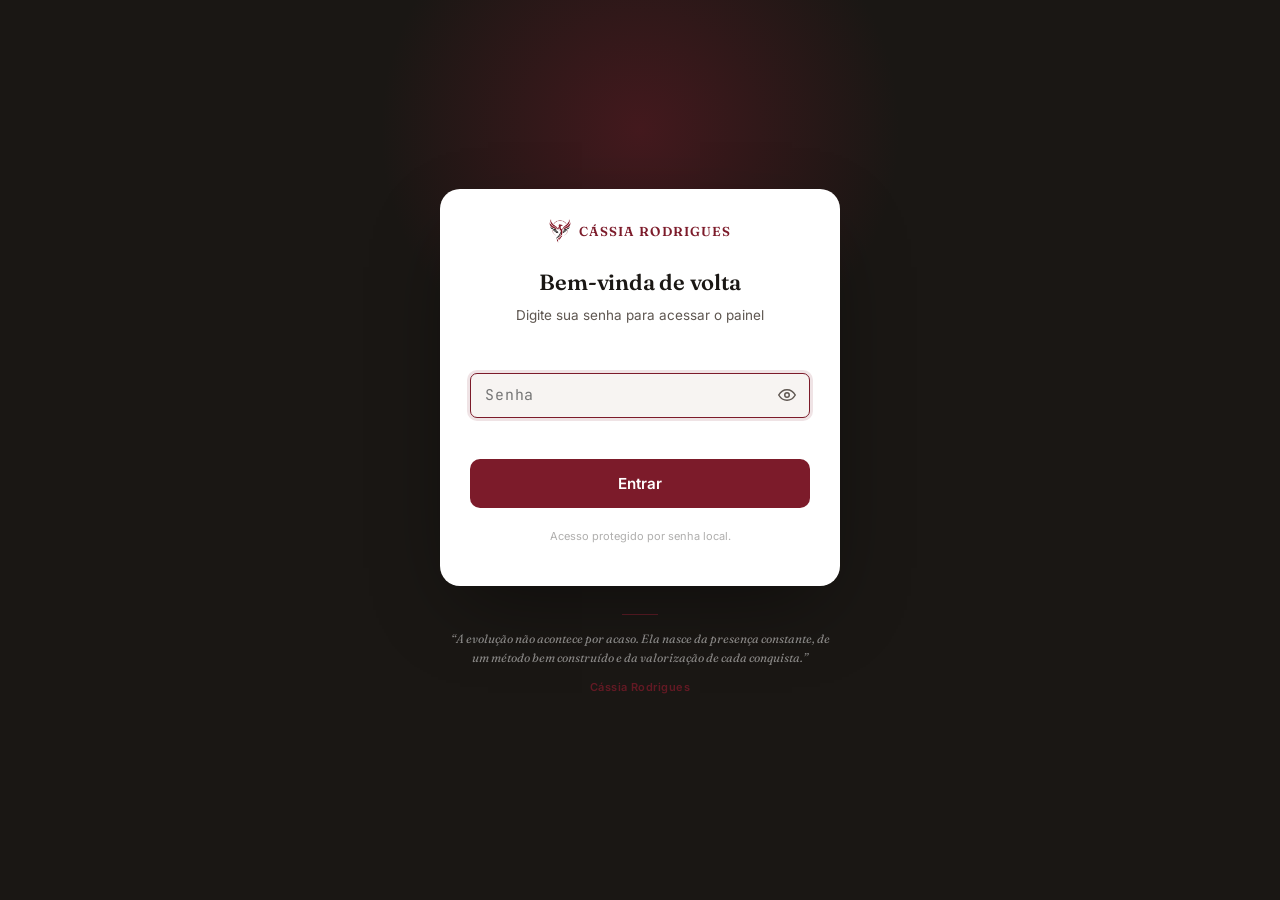
==== index.html @ 5aeb0623 "Add files via upload Settings" ====
<!DOCTYPE html>
<html lang="pt-BR">
<head>
<meta charset="UTF-8">
<script src="protecao-painel.js"></script>
<meta name="viewport" content="width=device-width, initial-scale=1.0, viewport-fit=cover">
<title>CRM — Cássia Rodrigues | Personal Trainer</title>

<!-- App instalável (PWA) -->
<link rel="manifest" href="manifest.json">
<meta name="theme-color" content="#7C1B2A">
<link rel="icon" type="image/png" sizes="192x192" href="icons/icon-192.png">
<link rel="apple-touch-icon" href="icons/apple-touch-icon.png">
<meta name="mobile-web-app-capable" content="yes">
<meta name="apple-mobile-web-app-capable" content="yes">
<meta name="apple-mobile-web-app-status-bar-style" content="black-translucent">
<meta name="apple-mobile-web-app-title" content="CRM Cássia">

<link rel="stylesheet" href="style.css">
</head>
<body>

<div class="app-shell">

  <aside class="sidebar" id="sidebar">
    <div class="sidebar-logo">
      <img src="[data-uri]" alt="">
      <div class="brand-text">Cássia Rodrigues<small>CREF 020444-G/PA</small></div>
    </div>
    <nav class="sidebar-nav" id="sidebarNav">
      <div class="nav-item active" data-section="dashboard"><span class="emoji">🏠</span> Dashboard</div>
      <div class="nav-item" data-section="alunas"><span class="emoji">👩‍🎓</span> Gestão de alunos</div>
      <div class="nav-item" data-section="checkins"><span class="emoji">📅</span> Check-ins</div>
      <div class="nav-item" data-section="financeiro"><span class="emoji">💳</span> Financeiro</div>
      <div class="nav-item" data-section="ferramentas"><span class="emoji">🧰</span> Ferramentas</div>
      <div class="nav-item" data-section="automacoes"><span class="emoji">🤖</span> Automações</div>
      <div class="nav-item em-breve" data-section="treinos"><span class="emoji">🏋️</span> Treinos <span class="tag-breve">em breve</span></div>
      <div class="nav-item em-breve" data-section="materiais"><span class="emoji">📚</span> Materiais <span class="tag-breve">em breve</span></div>
      <div class="nav-item" data-section="config"><span class="emoji">⚙️</span> Configurações</div>
    </nav>
    <div class="sidebar-foot">
      Sistema interno · uso exclusivo da personal trainer
      <a href="#" onclick="sairDoPainel(); return false;" style="display:block; margin-top:.4rem; color:var(--accent, #7C1B2A); font-weight:600; text-decoration:none;">Sair</a>
    </div>
  </aside>

  <main class="main">
    <div class="topbar">
      <div>
        <button class="hamburger" id="btnHamburger">☰</button>
        <h1 id="topbarTitulo">Dashboard</h1>
        <div class="topbar-sub" id="topbarSub">Visão geral da consultoria</div>
      </div>
      <button class="btn btn-ghost" id="btnAtualizar">↻ Atualizar dados</button>
    </div>

    <div class="content">

      <!-- DASHBOARD -->
      <section class="section active" id="section-dashboard">
        <div class="greeting-card">
          <div class="greeting-avatar"><img src="[data-uri]" alt=""></div>
          <div>
            <div class="greeting-text" id="textoSaudacao">Bom dia, Cássia</div>
            <div class="greeting-sub">Aqui está o resumo de hoje da sua consultoria</div>
          </div>
        </div>

        <div class="stat-grid" id="dashboardStatsNovo"></div>

        <div class="alunos-summary-card" id="cardResumoAlunos">
          <div class="icone">👩‍🎓</div>
          <div class="texto">
            <div class="titulo">Seus alunos</div>
            <div class="pills" id="pillsResumoAlunos"></div>
          </div>
          <div class="seta">›</div>
        </div>

        <div class="panel" id="painelAniversariantes" style="display:none;">
          <span class="eyebrow">🎂 Datas especiais</span><h2>Aniversariantes</h2>
          <div class="care-list" id="dashboardAniversariantes"></div>
        </div>

        <div class="panel" id="painelOnboarding" style="display:none;">
          <span class="eyebrow">Primeiros passos</span><h2>Onboarding em andamento</h2>
          <div class="care-list" id="dashboardOnboarding"></div>
        </div>

        <div class="panel">
          <div style="display:flex; justify-content:space-between; align-items:center; margin-bottom:1rem;">
            <div><span class="eyebrow">Hoje</span><h2 style="margin-bottom:0;">Quem precisa de carinho</h2></div>
            <button class="btn btn-sm" id="btnLimparAlertas">Já vi todo mundo hoje</button>
          </div>
          <div class="care-list" id="dashboardCuidado"></div>
        </div>
        <div class="panel">
          <span class="eyebrow">Pendências</span><h2>Central de Tarefas</h2>
          <p style="color:var(--ink-soft); font-size:.84rem; margin-top:-.5rem; margin-bottom:1rem;">Marque como feito conforme for resolvendo. Volta a aparecer amanhã se a pendência continuar.</p>
          <div class="care-list" id="dashboardTarefas"></div>
        </div>
        <div class="panel">
          <span class="eyebrow">Linha do tempo</span><h2>Últimas atividades</h2>
          <div class="activity-list" id="dashboardAtividades"></div>
        </div>
      </section>

      <!-- ALUNAS -->
      <section class="section" id="section-alunas">
        <div class="controls">
          <input type="text" id="buscaAluna" placeholder="Buscar por nome, telefone, e-mail, cidade, profissão, etiqueta...">
          <select id="ordenarAluna">
            <option value="id">Por ID (ordem numérica)</option>
            <option value="recentes">Mais recentes primeiro</option>
            <option value="nome">Nome (A-Z)</option>
            <option value="nivel">Nível (avançado primeiro)</option>
          </select>
          <select id="filtroStatusAluna">
            <option value="todos">Todos os status</option>
            <option value="Ativo">Somente ativas</option>
            <option value="Inativo">Somente inativas</option>
          </select>
          <select id="filtroRiscoAluna">
            <option value="todos">Todos os níveis</option>
            <option value="critico">🔴 Crítico</option>
            <option value="em_risco">🟠 Em risco</option>
            <option value="atencao">🟡 Atenção</option>
            <option value="excelente">🟢 Excelente</option>
          </select>
          <select id="filtroEtiquetaAluna">
            <option value="todas">Todas as etiquetas</option>
          </select>
          <label class="check"><input type="checkbox" id="mostrarArquivadasAluna"> Mostrar arquivadas</label>
          <button class="btn btn-accent" id="btnNovaAluna">+ Nova aluna</button>
        </div>
        <div id="listaAlunas"></div>
      </section>

      <!-- CHECK-INS -->
      <section class="section" id="section-checkins">
        <div class="panel">
          <span class="eyebrow">Envio individual</span><h2>Enviar check-in</h2>
          <div class="form-grid">
            <div class="form-field">
              <label>Aluna</label>
              <select id="checkinNome"></select>
            </div>
            <div class="form-field">
              <label>Tipo de check-in</label>
              <select id="checkinTipo">
                <option value="Semanal">Semanal</option>
                <option value="Mensal">Mensal</option>
                <option value="Trimestral">Trimestral</option>
              </select>
            </div>
            <div class="form-field">
              <label>Canal</label>
              <select id="checkinCanal">
                <option value="whatsapp">WhatsApp</option>
                <option value="email">E-mail</option>
              </select>
            </div>
          </div>
          <button class="btn btn-accent" id="btnEnviarCheckinFerramenta">Enviar check-in</button>
        </div>
        <div class="panel">
          <span class="eyebrow">Acompanhamento</span><h2>Check-ins recentes</h2>
          <div class="stat-grid" id="checkinsStatsTipo" style="margin-bottom:1.2rem;"></div>
          <div class="controls">
            <select id="filtroTipoCheckin">
              <option value="todos">Todos os tipos</option>
              <option value="Semanal">Semanal</option>
              <option value="Mensal">Mensal</option>
              <option value="Trimestral">Trimestral</option>
            </select>
          </div>
          <div class="table-wrap">
            <table class="data-table" id="tabelaCheckins">
              <thead><tr><th>Data</th><th>Aluna</th><th>Tipo</th><th>Peso</th><th>Avaliação</th><th>Energia</th><th>Dor</th></tr></thead>
              <tbody></tbody>
            </table>
          </div>
        </div>
      </section>

      <!-- FINANCEIRO -->
      <section class="section" id="section-financeiro">
        <div class="stat-grid" id="financeiroStats"></div>
        <div class="panel">
          <span class="eyebrow">Financeiro</span><h2>Situação por aluna</h2>
          <div class="table-wrap">
            <table class="data-table" id="tabelaFinanceiro">
              <thead><tr><th>Aluna</th><th>Status</th><th>Pagamento</th><th>Plano</th><th>Valor</th><th>Próxima renovação</th><th></th></tr></thead>
              <tbody></tbody>
            </table>
          </div>
        </div>
      </section>

      <!-- FERRAMENTAS -->
      <section class="section" id="section-ferramentas">
        <div class="panel" id="painelCompartilhar">
          <span class="eyebrow">Atalhos rápidos</span><h2>Compartilhar com novas alunas</h2>
          <div class="form-grid">
            <div class="form-field">
              <label>Texto para a ficha de avaliação</label>
              <textarea id="textoApresentarFicha"></textarea>
              <button class="btn btn-accent btn-sm" id="btnCopiarFicha" style="margin-top:.6rem;">📋 Copiar texto + link</button>
            </div>
            <div class="form-field">
              <label>Texto para o guia de fotos</label>
              <textarea id="textoApresentarFotos"></textarea>
              <button class="btn btn-accent btn-sm" id="btnCopiarFotos" style="margin-top:.6rem;">📋 Copiar texto + link</button>
            </div>
            <div class="form-field">
              <label>Texto para o termo de compromisso</label>
              <textarea id="textoApresentarContrato"></textarea>
              <button class="btn btn-accent btn-sm" id="btnCopiarContrato" style="margin-top:.6rem;">📋 Copiar texto + link</button>
            </div>
          </div>
        </div>

        <div class="panel">
          <span class="eyebrow">Envio para várias alunas</span><h2>Enviar mensagem</h2>
          <div class="form-field">
            <div style="display:flex; align-items:center; justify-content:space-between; flex-wrap:wrap; gap:.5rem; margin-bottom:.4rem;">
              <label style="margin-bottom:0;">Alunas</label>
              <label class="check" style="display:inline-flex; align-items:center; gap:.4rem; font-weight:400; font-size:.84rem; color:var(--ink-soft); white-space:nowrap; margin-bottom:0; cursor:pointer;">
                <input type="checkbox" id="ferramentaSelecionarTodas" style="width:auto; height:auto; flex-shrink:0; margin:0; padding:0;"> Selecionar todas
              </label>
            </div>
            <div class="fila-gatilho" id="ferramentaListaAlunas" style="border:1px solid var(--line); border-radius:var(--radius-sm); padding:.6rem .9rem;"></div>
          </div>
          <div class="form-grid">
            <div class="form-field">
              <label>Canal</label>
              <select id="ferramentaCanal">
                <option value="whatsapp">WhatsApp</option>
                <option value="email">E-mail</option>
              </select>
            </div>
            <div class="form-field">
              <label>Modelo</label>
              <select id="ferramentaModelo"></select>
            </div>
          </div>
          <p style="font-size:.78rem; color:var(--ink-faint); margin:-.3rem 0 .9rem;" id="ferramentaAvisoCanal"></p>
          <button class="btn btn-accent" id="btnEnviarFerramenta">Enviar agora</button>
        </div>

        <div class="panel">
          <h2>Seu WhatsApp</h2>
          <p style="color:var(--ink-soft); font-size:.86rem;">Compartilhe seu número diretamente com uma aluna.</p>
          <button class="btn btn-accent" id="btnMeuWhatsapp">💬 Compartilhar meu WhatsApp</button>
        </div>

        <div class="panel">
          <span class="eyebrow">WhatsApp + E-mail</span><h2>Modelos de mensagem</h2>
          <p style="color:var(--ink-soft); font-size:.86rem; margin-top:-.4rem;">Use <code>{nome}</code> para o nome da aluna. O canal de envio (WhatsApp ou e-mail) é escolhido na hora de enviar, ali em cima.</p>
          <div id="listaModelosUnificados"></div>
          <button class="btn btn-primary" id="btnSalvarModelosUnificados">Salvar modelos</button>
        </div>
      </section>

      <!-- AUTOMAÇÕES -->
      <section class="section" id="section-automacoes">
        <div class="panel">
          <span class="eyebrow">Como funciona</span><h2>Central de automações</h2>
          <p style="color:var(--ink-soft); font-size:.86rem;">O WhatsApp não permite que nenhum sistema envie mensagem sozinho — toda automação por WhatsApp aqui embaixo já vem pronta, só esperando um clique seu. Já o e-mail é diferente: essas regras rodam de verdade, sozinhas, sem você precisar fazer nada.</p>
        </div>

        <div class="panel">
          <span class="eyebrow">100% automático · por e-mail</span><h2>Regras que já rodam sozinhas</h2>
          <div class="template-card"><div class="tit">📋 Resumo diário</div><p style="font-size:.84rem; color:var(--ink-soft); margin:0;">Todo dia, no horário que você configurou no Apps Script, você recebe um e-mail com tudo que precisa de atenção.</p></div>
          <div class="template-card"><div class="tit">🆕 Aviso de ficha nova</div><p style="font-size:.84rem; color:var(--ink-soft); margin:0;">No instante em que alguém preenche a ficha de avaliação, você recebe um e-mail na hora.</p></div>
          <div class="template-card"><div class="tit">💬 Lembrete de check-in atrasado</div><p style="font-size:.84rem; color:var(--ink-soft); margin:0;">Quando uma aluna fica muito tempo sem check-in, ela recebe um e-mail automático seu (no máximo 1 por semana).</p></div>
          <div class="template-card"><div class="tit">💳 Lembrete de pagamento</div><p style="font-size:.84rem; color:var(--ink-soft); margin:0;">Quando o pagamento está marcado como "Devendo", a aluna recebe um e-mail automático (no máximo 1 por semana).</p></div>
          <div class="template-card"><div class="tit">🎂 Mensagem de aniversário</div><p style="font-size:.84rem; color:var(--ink-soft); margin:0;">No dia exato do aniversário, a aluna recebe um e-mail seu de parabéns, automaticamente.</p></div>
        </div>

        <div class="panel">
          <span class="eyebrow">Prontos para 1 clique · por WhatsApp</span><h2>Gatilhos por inatividade</h2>
          <div id="automacoesGatilhos"></div>
        </div>

        <div class="panel">
          <span class="eyebrow">Já ativo</span><h2>Humor baixo</h2>
          <p style="color:var(--ink-soft); font-size:.86rem; margin-bottom:.9rem;">Quando uma aluna marca "Estressada" ou "Desanimada" no check-in, ela já aparece automaticamente em destaque no Dashboard, em "Quem precisa de carinho" — não precisa configurar nada aqui.</p>
          <button class="btn btn-sm" onclick="mostrarSecao('dashboard')">Ver Dashboard</button>
        </div>
      </section>

      <!-- TREINOS (em breve) -->
      <section class="section" id="section-treinos">
        <div class="panel placeholder-box">
          <span class="emoji-big">🏋️</span>
          <h2>Treinos</h2>
          <p>Esse módulo ainda aguarda uma decisão sobre o formato: arquivos de treino enviados de verdade, ou apenas links para o que já está no seu Drive. Quando decidir, é só pedir para eu construir.</p>
        </div>
      </section>

      <!-- MATERIAIS (em breve) -->
      <section class="section" id="section-materiais">
        <div class="panel placeholder-box">
          <span class="emoji-big">📚</span>
          <h2>Materiais</h2>
          <p>Mesma situação dos treinos: falta decidir se os materiais (PDFs, e-books, planos alimentares) ficam guardados de verdade aqui dentro ou apenas linkados de outro lugar.</p>
        </div>
      </section>

      <!-- CONFIGURAÇÕES -->
      <section class="section" id="section-config">
        <div class="panel" id="painelInstalarApp">
          <span class="eyebrow">App</span><h2>Instalar como aplicativo</h2>
          <p style="color:var(--ink-soft); font-size:.86rem;">Instale o CRM no seu celular, tablet ou computador para abrir como um aplicativo de verdade, com ícone próprio e em tela cheia — sem precisar abrir o navegador toda vez.</p>
          <button class="btn btn-accent" id="btnInstalarApp" style="display:none;">📲 Instalar agora</button>
          <div id="instrucaoInstalarManual" style="display:none; margin-top:.8rem; padding:.9rem 1rem; background:var(--paper-soft); border-radius:var(--radius-sm); font-size:.84rem; color:var(--ink-soft);"></div>
        </div>

        <div class="panel">
          <span class="eyebrow">Segurança</span><h2>Backup da planilha</h2>
          <p style="color:var(--ink-soft); font-size:.86rem;">Uma cópia completa da sua planilha é guardada automaticamente todo dia na pasta "Backups - Consultoria Cássia" no seu Drive (depois de configurar o gatilho de tempo no Apps Script). Os últimos 30 dias ficam guardados sempre.</p>
          <button class="btn btn-accent" id="btnBackupAgora" style="margin-top:.6rem;">💾 Fazer backup agora</button>
        </div>
        <div class="panel">
          <span class="eyebrow">Segurança</span><h2>Backup das fotos</h2>
          <p style="color:var(--ink-soft); font-size:.86rem;">As fotos das alunas ficam numa pasta separada do Drive e não eram cobertas pelo backup da planilha. Configure um segundo gatilho de tempo, semanal, pra função <code>criarBackupFotosSemanal</code>. Mantém as últimas 4 cópias (um mês de histórico).</p>
          <button class="btn btn-accent" id="btnBackupFotosAgora" style="margin-top:.6rem;">🖼️ Fazer backup das fotos agora</button>
        </div>
        <div class="panel">
          <span class="eyebrow">Sistema</span><h2>Configurações gerais</h2>
          <div class="form-grid">
            <div class="form-field"><label>URL do Apps Script (Google Sheets)</label><input type="text" id="cfgScriptUrl"></div>
            <div class="form-field"><label>Seu nome</label><input type="text" id="cfgMeuNome"></div>
            <div class="form-field"><label>Seu WhatsApp (DDI+DDD+número)</label><input type="text" id="cfgMeuWhatsapp"></div>
            <div class="form-field"><label>Seu e-mail</label><input type="text" id="cfgMeuEmail"></div>
            <div class="form-field"><label>Link da ficha de anamnese</label><input type="text" id="cfgLinkFicha"></div>
            <div class="form-field"><label>Link do guia de fotos</label><input type="text" id="cfgLinkGuiaFotos"></div>
            <div class="form-field"><label>Link do check-in semanal</label><input type="text" id="cfgLinkCheckin"></div>
            <div class="form-field"><label>Link do contrato (alunas antigas)</label><input type="text" id="cfgLinkContrato"></div>
            <div class="form-field"><label>Alertar sem check-in após (dias)</label><input type="number" id="cfgDiasCheckin"></div>
            <div class="form-field"><label>Alertar sem fotos após (dias)</label><input type="number" id="cfgDiasFotos"></div>
            <div class="form-field"><label>Sugerir reavaliação após (dias sem check-in)</label><input type="number" id="cfgDiasReavaliacao"></div>
          </div>
          <button class="btn btn-primary" id="btnSalvarConfig">Salvar configurações</button>
          <p style="color:var(--ink-soft); font-size:.78rem; margin-top:.8rem;">Essas configurações ficam salvas neste navegador. Se você usar o CRM em outro computador ou celular, vai precisar preenchê-las novamente lá.</p>
        </div>
      </section>

    </div>
  </main>
</div>

<!-- MODAL: PERFIL DA ALUNA -->
<div class="modal-overlay" id="modalAluna">
  <div class="modal">
    <div class="modal-header">
      <div>
        <h2 id="modalAlunaNome">—</h2>
        <div class="topbar-sub" id="modalAlunaSub"></div>
      </div>
      <button class="modal-close" id="btnFecharModal">✕</button>
    </div>
    <div class="modal-tabs" style="overflow-x:auto; flex-wrap:nowrap; -webkit-overflow-scrolling:touch;">
      <div class="modal-tab active" data-tab="resumo" style="flex-shrink:0; white-space:nowrap;">Resumo da anamnese</div>
      <div class="modal-tab" data-tab="onboarding" style="flex-shrink:0; white-space:nowrap;">Onboarding</div>
      <div class="modal-tab" data-tab="timeline" style="flex-shrink:0; white-space:nowrap;">Timeline</div>
      <div class="modal-tab" data-tab="interacoes" style="flex-shrink:0; white-space:nowrap;">Interações</div>
      <div class="modal-tab" data-tab="checkins" style="flex-shrink:0; white-space:nowrap;">Check-ins</div>
      <div class="modal-tab" data-tab="evolucao" style="flex-shrink:0; white-space:nowrap;">Evolução</div>
      <div class="modal-tab" data-tab="fotos" style="flex-shrink:0; white-space:nowrap;">Fotos</div>
      <div class="modal-tab" data-tab="financeiro" style="flex-shrink:0; white-space:nowrap;">Financeiro</div>
      <div class="modal-tab" data-tab="acoes" style="flex-shrink:0; white-space:nowrap;">Ações</div>
    </div>
    <div class="modal-body">
      <div class="tab-pane active" id="tab-resumo"></div>
      <div class="tab-pane" id="tab-onboarding"></div>
      <div class="tab-pane" id="tab-timeline"></div>
      <div class="tab-pane" id="tab-interacoes"></div>
      <div class="tab-pane" id="tab-checkins"></div>
      <div class="tab-pane" id="tab-evolucao"></div>
      <div class="tab-pane" id="tab-fotos"></div>
      <div class="tab-pane" id="tab-financeiro"></div>
      <div class="tab-pane" id="tab-acoes"></div>
    </div>
  </div>
</div>

<!-- MODAL: CADASTRAR ALUNA ANTIGA -->
<div class="modal-overlay" id="modalNovaAluna">
  <div class="modal" style="max-width:480px;">
    <div class="modal-header">
      <h2>Nova aluna</h2>
      <button class="modal-close" id="btnFecharModalNova">✕</button>
    </div>
    <div class="modal-body">
      <div class="form-field"><label>Nome completo</label><input type="text" id="novaAlunaNome"></div>
      <div class="form-field"><label>Telefone (com DDD)</label><input type="text" id="novaAlunaTelefone" placeholder="91999999999"></div>
      <div class="form-field"><label>Plano</label><input type="text" id="novaAlunaPlano"></div>
      <div class="form-field"><label>Valor (R$)</label><input type="number" step="0.01" id="novaAlunaValor"></div>
      <label style="display:flex; align-items:flex-start; gap:.6rem; margin:.9rem 0 1.1rem; padding:.8rem .9rem; background:var(--paper-soft); border-radius:var(--radius-sm); cursor:pointer; font-size:.85rem; color:var(--ink-soft);">
        <input type="checkbox" id="novaAlunaEnviarContrato" checked style="margin-top:.15rem;">
        <span>Venda acabou de fechar agora — já abrir o WhatsApp com o link do contrato pronto pra enviar</span>
      </label>
      <button class="btn btn-accent" id="btnSalvarNovaAluna">Cadastrar</button>
    </div>
  </div>
</div>

<div class="toast" id="toast"></div>

<div class="mais-sheet-fundo" id="maisSheetFundo"></div>
<div class="mais-sheet" id="maisSheet">
  <div class="mais-sheet-item" data-section="financeiro"><span class="bn-icon">💳</span> Financeiro</div>
  <div class="mais-sheet-item" data-section="automacoes"><span class="bn-icon">🤖</span> Automações</div>
  <div class="mais-sheet-item em-breve-sheet"><span class="bn-icon">🏋️</span> Treinos <span class="tag-breve">em breve</span></div>
  <div class="mais-sheet-item em-breve-sheet"><span class="bn-icon">📚</span> Materiais <span class="tag-breve">em breve</span></div>
  <div class="mais-sheet-item" data-section="config"><span class="bn-icon">⚙️</span> Configurações</div>
  <div class="mais-sheet-item" onclick="sairDoPainel()"><span class="bn-icon">🚪</span> Sair</div>
</div>

<nav class="bottom-nav" id="bottomNav">
  <div class="bottom-nav-item active" data-section="dashboard"><span class="bn-icon">🏠</span><span>Início</span></div>
  <div class="bottom-nav-item" data-section="alunas"><span class="bn-icon">👩‍🎓</span><span>Alunos</span></div>
  <div class="bottom-nav-item" data-section="checkins"><span class="bn-icon">📅</span><span>Check-ins</span></div>
  <div class="bottom-nav-item" data-section="ferramentas"><span class="bn-icon">🧰</span><span>Ferramentas</span></div>
  <div class="bottom-nav-item" id="bottomNavMais"><span class="bn-icon">☰</span><span>Mais</span></div>
</nav>

<iframe name="hiddenFrameApi" style="display:none;" title="comunicação em segundo plano"></iframe>

<script src="config.js"></script>
<script src="api.js"></script>
<script src="app.js"></script>
<script>
  if ('serviceWorker' in navigator) {
    window.addEventListener('load', function () {
      navigator.serviceWorker.register('sw.js').catch(function () {
        // Falha silenciosa: o CRM continua funcionando normalmente sem o service worker.
      });
    });
  }
</script>
</body>
</html>
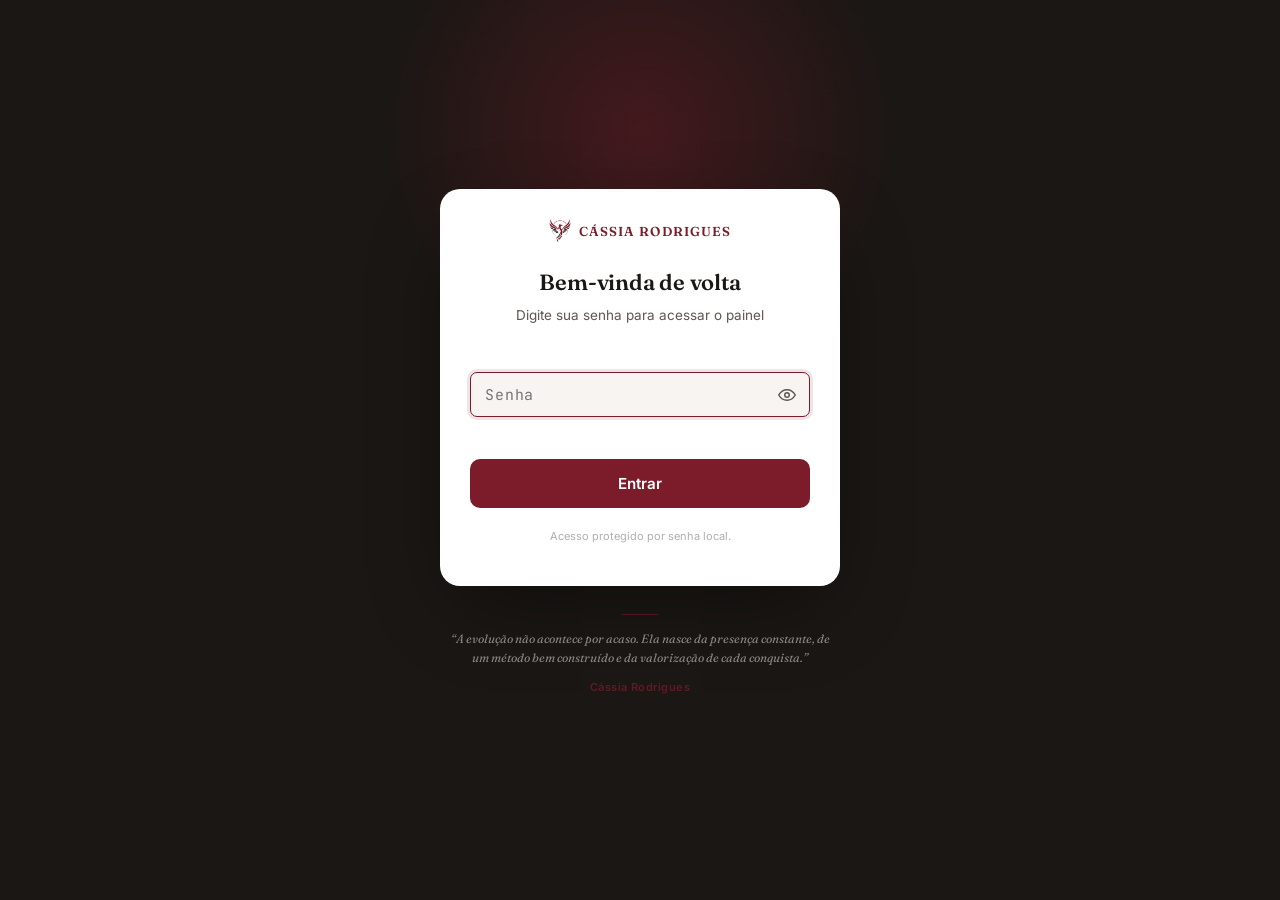
==== commit 12c6018e: "Add files via upload" ====
--- a/index.html
+++ b/index.html
@@ -17,6 +17,51 @@
 <meta name="apple-mobile-web-app-title" content="CRM Cássia">
 
 <link rel="stylesheet" href="style.css">
+
+<style id="print-relatorio-style">
+@media print {
+  /* Esconde tudo */
+  body > * { display: none !important; }
+  /* Mostra só o conteúdo do relatório */
+  #print-relatorio-root { display: block !important; }
+
+  #print-relatorio-root {
+    font-family: 'Georgia', serif;
+    color: #1a1710;
+    padding: 0;
+    margin: 0;
+  }
+  #print-relatorio-root .rel-header {
+    background: #7C1B2A;
+    color: #fff;
+    padding: 24px 32px;
+    display: flex;
+    justify-content: space-between;
+    align-items: flex-end;
+    margin-bottom: 24px;
+  }
+  #print-relatorio-root .rel-header h1 { margin: 0; font-size: 18px; font-weight: 700; letter-spacing: .02em; }
+  #print-relatorio-root .rel-header .rel-meta { font-size: 11px; opacity: .8; text-align: right; }
+  #print-relatorio-root .rel-section { margin-bottom: 20px; padding: 16px 20px; border: 1px solid #e0dbd6; border-radius: 8px; page-break-inside: avoid; }
+  #print-relatorio-root .rel-section-title { font-size: 10px; font-weight: 700; text-transform: uppercase; letter-spacing: .08em; color: #7C1B2A; margin-bottom: 10px; }
+  #print-relatorio-root .rel-grid { display: grid; grid-template-columns: 1fr 1fr 1fr; gap: 12px; }
+  #print-relatorio-root .rel-item label { font-size: 10px; color: #888; text-transform: uppercase; letter-spacing: .04em; display: block; margin-bottom: 2px; }
+  #print-relatorio-root .rel-item span { font-size: 15px; font-weight: 600; }
+  #print-relatorio-root .rel-item .rel-delta { font-size: 11px; margin-top: 2px; }
+  #print-relatorio-root .rel-delta.positivo { color: #2e7d5a; }
+  #print-relatorio-root .rel-delta.negativo { color: #b92b2b; }
+  #print-relatorio-root .rel-fotos { display: flex; gap: 16px; flex-wrap: wrap; }
+  #print-relatorio-root .rel-fotos img { width: 160px; height: 200px; object-fit: cover; border-radius: 6px; }
+  #print-relatorio-root .rel-fotos-caption { font-size: 10px; color: #888; margin-top: 4px; text-align: center; }
+  #print-relatorio-root .rel-checkins-table { width: 100%; border-collapse: collapse; font-size: 11px; }
+  #print-relatorio-root .rel-checkins-table th { border-bottom: 1px solid #e0dbd6; padding: 4px 6px; text-align: left; font-size: 10px; text-transform: uppercase; letter-spacing: .04em; color: #888; }
+  #print-relatorio-root .rel-checkins-table td { border-bottom: 1px solid #f0ece8; padding: 5px 6px; }
+  #print-relatorio-root .rel-footer { margin-top: 32px; text-align: center; font-size: 10px; color: #aaa; border-top: 1px solid #e0dbd6; padding-top: 12px; }
+  #print-relatorio-root .rel-obs { font-size: 13px; line-height: 1.6; white-space: pre-wrap; }
+  #print-relatorio-root .no-print-btn { display: none !important; }
+  @page { margin: 1.5cm; size: A4 portrait; }
+}
+</style>
 </head>
 <body>
 
@@ -67,6 +112,11 @@
         </div>
 
         <div class="stat-grid" id="dashboardStatsNovo"></div>
+
+        <div class="panel" style="margin-top:1rem;">
+          <span class="eyebrow">Visão do negócio</span><h2>💼 Saúde da consultoria</h2>
+          <div class="stat-grid" id="dashboardNegocio"></div>
+        </div>
 
         <div class="alunos-summary-card" id="cardResumoAlunos">
           <div class="icone">👩‍🎓</div>
@@ -371,6 +421,7 @@
       <div class="modal-tab" data-tab="fotos" style="flex-shrink:0; white-space:nowrap;">Fotos</div>
       <div class="modal-tab" data-tab="financeiro" style="flex-shrink:0; white-space:nowrap;">Financeiro</div>
       <div class="modal-tab" data-tab="acoes" style="flex-shrink:0; white-space:nowrap;">Ações</div>
+      <div class="modal-tab" data-tab="relatorio" style="flex-shrink:0; white-space:nowrap;">📄 Relatório PDF</div>
     </div>
     <div class="modal-body">
       <div class="tab-pane active" id="tab-resumo"></div>
@@ -382,6 +433,7 @@
       <div class="tab-pane" id="tab-fotos"></div>
       <div class="tab-pane" id="tab-financeiro"></div>
       <div class="tab-pane" id="tab-acoes"></div>
+      <div class="tab-pane" id="tab-relatorio"></div>
     </div>
   </div>
 </div>
@@ -441,5 +493,7 @@
     });
   }
 </script>
+
+<div id="print-relatorio-root" style="display:none;"></div>
 </body>
 </html>
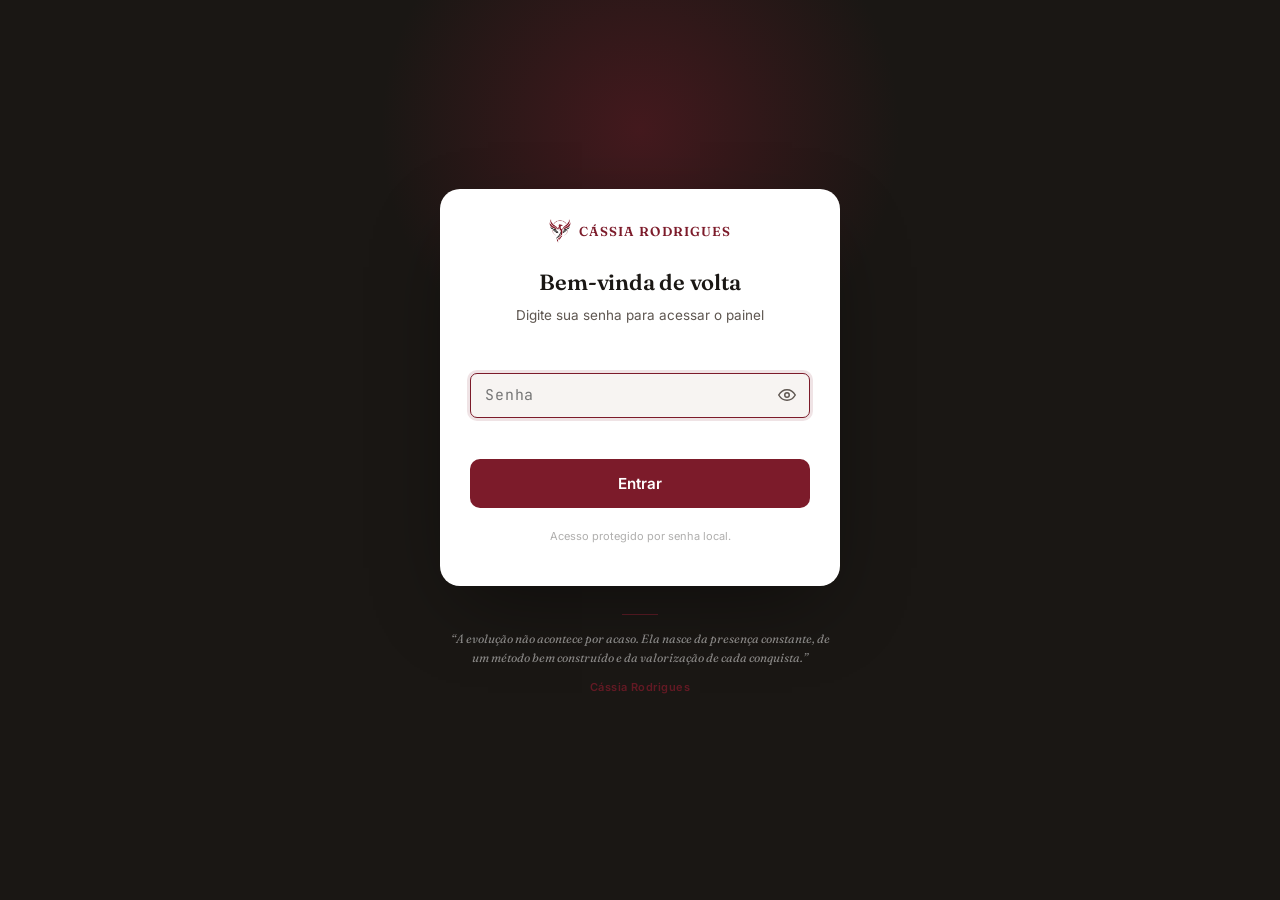
==== commit 9822f471: "Add files via upload" ====
--- a/index.html
+++ b/index.html
@@ -113,11 +113,6 @@
 
         <div class="stat-grid" id="dashboardStatsNovo"></div>
 
-        <div class="panel" style="margin-top:1rem;">
-          <span class="eyebrow">Visão do negócio</span><h2>💼 Saúde da consultoria</h2>
-          <div class="stat-grid" id="dashboardNegocio"></div>
-        </div>
-
         <div class="alunos-summary-card" id="cardResumoAlunos">
           <div class="icone">👩‍🎓</div>
           <div class="texto">
@@ -251,20 +246,50 @@
       <section class="section" id="section-ferramentas">
         <div class="panel" id="painelCompartilhar">
           <span class="eyebrow">Atalhos rápidos</span><h2>Compartilhar com novas alunas</h2>
+
+          <!-- Links rápidos (só o link, sem texto de mensagem) -->
+          <div style="margin-bottom:1.2rem;">
+            <div style="font-size:.78rem; font-weight:700; text-transform:uppercase; letter-spacing:.06em; color:var(--ink-soft); margin-bottom:.55rem;">Links rápidos</div>
+            <div style="display:flex; flex-direction:column; gap:.5rem;">
+              <div style="display:flex; align-items:center; gap:.5rem; background:var(--paper-soft); border:1px solid var(--line); border-radius:var(--radius-sm); padding:.45rem .75rem;">
+                <span style="font-size:.82rem; color:var(--ink-soft); white-space:nowrap;">📋 Ficha</span>
+                <span id="linkRapidoFicha" style="flex:1; font-size:.8rem; color:var(--ink-faint); overflow:hidden; text-overflow:ellipsis; white-space:nowrap;"></span>
+                <button class="btn btn-sm" id="btnCopiarLinkFicha" style="flex-shrink:0; padding:.25rem .6rem; font-size:.78rem;">Copiar</button>
+              </div>
+              <div style="display:flex; align-items:center; gap:.5rem; background:var(--paper-soft); border:1px solid var(--line); border-radius:var(--radius-sm); padding:.45rem .75rem;">
+                <span style="font-size:.82rem; color:var(--ink-soft); white-space:nowrap;">📸 Fotos</span>
+                <span id="linkRapidoFotos" style="flex:1; font-size:.8rem; color:var(--ink-faint); overflow:hidden; text-overflow:ellipsis; white-space:nowrap;"></span>
+                <button class="btn btn-sm" id="btnCopiarLinkFotos" style="flex-shrink:0; padding:.25rem .6rem; font-size:.78rem;">Copiar</button>
+              </div>
+              <div style="display:flex; align-items:center; gap:.5rem; background:var(--paper-soft); border:1px solid var(--line); border-radius:var(--radius-sm); padding:.45rem .75rem;">
+                <span style="font-size:.82rem; color:var(--ink-soft); white-space:nowrap;">✅ Check-in</span>
+                <span id="linkRapidoCheckin" style="flex:1; font-size:.8rem; color:var(--ink-faint); overflow:hidden; text-overflow:ellipsis; white-space:nowrap;"></span>
+                <button class="btn btn-sm" id="btnCopiarLinkCheckin" style="flex-shrink:0; padding:.25rem .6rem; font-size:.78rem;">Copiar</button>
+              </div>
+              <div style="display:flex; align-items:center; gap:.5rem; background:var(--paper-soft); border:1px solid var(--line); border-radius:var(--radius-sm); padding:.45rem .75rem;">
+                <span style="font-size:.82rem; color:var(--ink-soft); white-space:nowrap;">📄 Contrato</span>
+                <span id="linkRapidoContrato" style="flex:1; font-size:.8rem; color:var(--ink-faint); overflow:hidden; text-overflow:ellipsis; white-space:nowrap;"></span>
+                <button class="btn btn-sm" id="btnCopiarLinkContrato" style="flex-shrink:0; padding:.25rem .6rem; font-size:.78rem;">Copiar</button>
+              </div>
+            </div>
+          </div>
+
+          <!-- Textos de mensagem completos -->
+          <div style="font-size:.78rem; font-weight:700; text-transform:uppercase; letter-spacing:.06em; color:var(--ink-soft); margin-bottom:.55rem;">Texto + link (para colar no WhatsApp)</div>
           <div class="form-grid">
             <div class="form-field">
-              <label>Texto para a ficha de avaliação</label>
+              <label>Ficha de avaliação</label>
               <textarea id="textoApresentarFicha"></textarea>
               <button class="btn btn-accent btn-sm" id="btnCopiarFicha" style="margin-top:.6rem;">📋 Copiar texto + link</button>
             </div>
             <div class="form-field">
-              <label>Texto para o guia de fotos</label>
+              <label>Guia de fotos</label>
               <textarea id="textoApresentarFotos"></textarea>
               <button class="btn btn-accent btn-sm" id="btnCopiarFotos" style="margin-top:.6rem;">📋 Copiar texto + link</button>
             </div>
             <div class="form-field">
-              <label>Texto para o termo de compromisso</label>
-              <textarea id="textoApresentarContrato"></textarea>
+              <label>Contrato</label>
+              <textarea id="textoApresentarContrato" placeholder="Mensagem de apresentação do contrato..."></textarea>
               <button class="btn btn-accent btn-sm" id="btnCopiarContrato" style="margin-top:.6rem;">📋 Copiar texto + link</button>
             </div>
           </div>
@@ -374,7 +399,7 @@
         </div>
         <div class="panel">
           <span class="eyebrow">Segurança</span><h2>Backup das fotos</h2>
-          <p style="color:var(--ink-soft); font-size:.86rem;">As fotos das alunas ficam numa pasta separada do Drive e não eram cobertas pelo backup da planilha. Configure um segundo gatilho de tempo, semanal, pra função <code>criarBackupFotosSemanal</code>. Mantém as últimas 4 cópias (um mês de histórico).</p>
+          <p style="color:var(--ink-soft); font-size:.86rem;">As fotos das alunas ficam numa pasta separada do Drive. Configure um gatilho de tempo semanal para a função <code>criarBackupFotosSemanal</code> no Apps Script. Todas as cópias são mantidas indefinidamente — nenhuma é apagada automaticamente.</p>
           <button class="btn btn-accent" id="btnBackupFotosAgora" style="margin-top:.6rem;">🖼️ Fazer backup das fotos agora</button>
         </div>
         <div class="panel">
